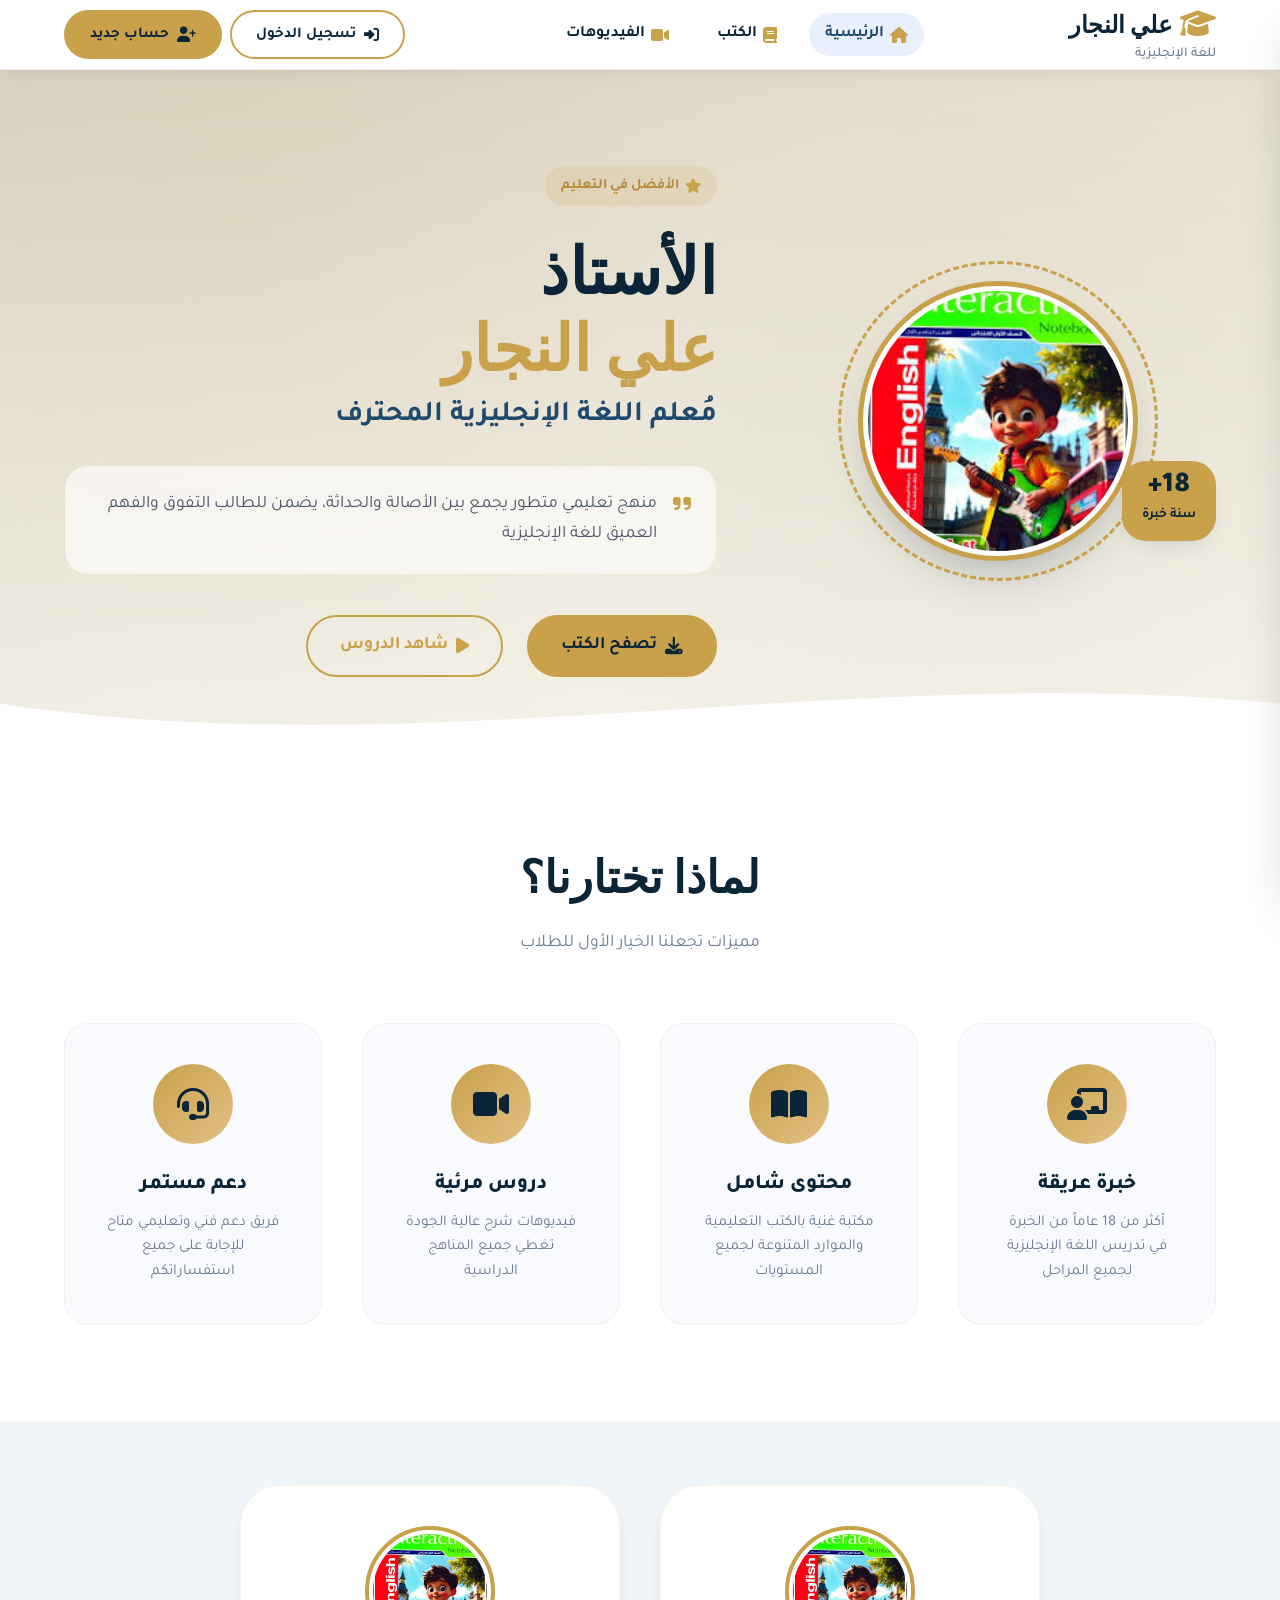
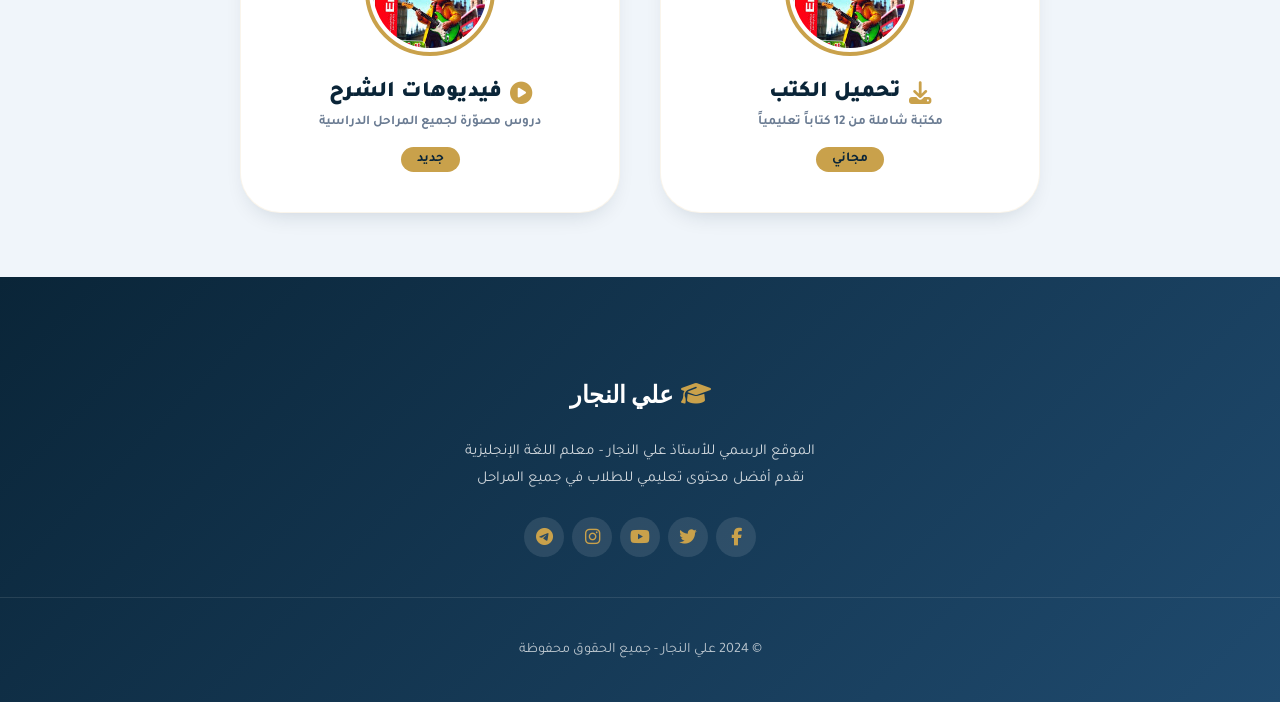
==== index.html @ 085cc759 "Add files via upload" ====
<!DOCTYPE html>
<html lang="en">

  <head>
    <meta charset="UTF-8">
    <title>Untitled</title>
    <link rel="stylesheet" href="./style.css">

  </head>
    
  <body>
  <!DOCTYPE html>
<html lang="ar" dir="rtl">
<head>
  <meta charset="UTF-8">
  <meta name="viewport" content="width=device-width, initial-scale=1.0, maximum-scale=5.0">
  <meta name="description" content="الموقع الرسمي للأستاذ علي النجار - معلم اللغة الإنجليزية">
  <meta name="theme-color" content="#0a2538">
  
  <title>علي النجار – أستاذ اللغة الإنجليزية</title>
  
  <!-- Font Awesome 6 -->
  <link rel="stylesheet" href="https://cdnjs.cloudflare.com/ajax/libs/font-awesome/6.4.0/css/all.min.css">
  
  <!-- Google Fonts -->
  <link href="https://fonts.googleapis.com/css2?family=Cairo:wght@400;600;700;800;900&family=Playfair+Display:wght@700;900&family=Tajawal:wght@400;500;700;800&display=swap" rel="stylesheet">
  
  <!-- ملف الـ CSS -->
  <link rel="stylesheet" href="styles.css">
</head>
<body>

<!-- ===== القائمة العلوية ===== -->
<header class="main-header">
  <div class="header-container">
    <div class="logo-section">
      <a href="#" class="logo" onclick="goHome(); return false;">
        <i class="fas fa-graduation-cap"></i>
        <span>علي النجار</span>
      </a>
      <span class="logo-subtitle">للغة الإنجليزية</span>
    </div>
    
    <nav class="main-nav" id="mainNav">
      <a href="#" onclick="goHome(); return false;" class="nav-link active">
        <i class="fas fa-home"></i> الرئيسية
      </a>
      <a href="#" onclick="showPage('books'); return false;" class="nav-link">
        <i class="fas fa-book"></i> الكتب
      </a>
      <a href="#" onclick="showPage('videos'); return false;" class="nav-link">
        <i class="fas fa-video"></i> الفيديوهات
      </a>
    </nav>
    
    <div class="auth-section" id="authSection">
      <a href="login.html" class="btn btn-login">
        <i class="fas fa-sign-in-alt"></i>
        <span>تسجيل الدخول</span>
      </a>
      <a href="signup.html" class="btn btn-signup">
        <i class="fas fa-user-plus"></i>
        <span>حساب جديد</span>
      </a>
    </div>
    
    <div class="user-section" id="userSection" style="display:none;">
      <div class="user-avatar">
        <img src="1.jpg" alt="المستخدم" id="userAvatar">
      </div>
      <div class="user-details">
        <span class="user-name" id="userNameDisplay">مستخدم</span>
        <button class="btn-logout" id="logoutBtn" title="تسجيل الخروج">
          <i class="fas fa-sign-out-alt"></i>
        </button>
      </div>
    </div>
    
    <button class="mobile-menu-btn" id="mobileMenuBtn" aria-label="القائمة">
      <i class="fas fa-bars"></i>
    </button>
  </div>
</header>

<!-- ===== القائمة الجانبية للجوال ===== -->
<div class="mobile-sidebar" id="mobileSidebar">
  <div class="sidebar-header">
    <h3>القائمة</h3>
    <button class="close-sidebar" id="closeSidebar">
      <i class="fas fa-times"></i>
    </button>
  </div>
  <nav class="sidebar-nav">
    <a href="#" onclick="goHome(); closeMobileMenu(); return false;"><i class="fas fa-home"></i> الرئيسية</a>
    <a href="#" onclick="showPage('books'); closeMobileMenu(); return false;"><i class="fas fa-book"></i> الكتب</a>
    <a href="#" onclick="showPage('videos'); closeMobileMenu(); return false;"><i class="fas fa-video"></i> الفيديوهات</a>
    <a href="login.html"><i class="fas fa-sign-in-alt"></i> الدخول</a>
    <a href="signup.html"><i class="fas fa-user-plus"></i> حساب جديد</a>
  </nav>
</div>
<div class="sidebar-overlay" id="sidebarOverlay"></div>

<!-- ===== قسم البطل الرئيسي ===== -->
<section class="hero-section" id="homeSection">
  <div class="hero-background">
    <div class="hero-pattern"></div>
    <div class="hero-gradient"></div>
  </div>
  
  <div class="hero-container">
    <div class="hero-image">
      <div class="image-frame">
        <img src="1.jpg" alt="الأستاذ علي النجار" class="teacher-photo" loading="lazy">
        <div class="image-decoration"></div>
      </div>
      <div class="experience-badge">
        <span class="badge-number">18+</span>
        <span class="badge-text">سنة خبرة</span>
      </div>
    </div>
    
    <div class="hero-content">
      <div class="hero-badge">
        <i class="fas fa-star"></i>
        <span>الأفضل في التعليم</span>
      </div>
      <h1 class="hero-title">
        الأستاذ
        <span class="highlight">علي النجار</span>
      </h1>
      <h2 class="hero-subtitle">مُعلم اللغة الإنجليزية المحترف</h2>
      <p class="hero-description">
        <i class="fas fa-quote-right"></i>
        منهج تعليمي متطور يجمع بين الأصالة والحداثة، 
        يضمن للطالب التفوق والفهم العميق للغة الإنجليزية
      </p>
      
      <!-- تم إزالة الإحصائيات هنا -->
      
      <div class="hero-actions">
        <a href="#" onclick="showPage('books'); return false;" class="btn btn-primary btn-lg">
          <i class="fas fa-download"></i>
          تصفح الكتب
        </a>
        <a href="#" onclick="showPage('videos'); return false;" class="btn btn-outline btn-lg">
          <i class="fas fa-play"></i>
          شاهد الدروس
        </a>
      </div>
    </div>
  </div>
  
  <div class="hero-wave">
    <svg viewBox="0 0 1440 120" preserveAspectRatio="none">
      <path d="M0,64 C480,160 960,0 1440,64 L1440,120 L0,120 Z" fill="#ffffff"></path>
    </svg>
  </div>
</section>

<!-- ===== قسم المميزات ===== -->
<section class="features-section" id="homeSection">
  <div class="container">
    <div class="section-header">
      <h2 class="section-title">لماذا تختارنا؟</h2>
      <p class="section-subtitle">مميزات تجعلنا الخيار الأول للطلاب</p>
    </div>
    
    <div class="features-grid">
      <div class="feature-card">
        <div class="feature-icon">
          <i class="fas fa-chalkboard-teacher"></i>
        </div>
        <h3>خبرة عريقة</h3>
        <p>أكثر من 18 عاماً من الخبرة في تدريس اللغة الإنجليزية لجميع المراحل</p>
      </div>
      
      <div class="feature-card">
        <div class="feature-icon">
          <i class="fas fa-book-open"></i>
        </div>
        <h3>محتوى شامل</h3>
        <p>مكتبة غنية بالكتب التعليمية والموارد المتنوعة لجميع المستويات</p>
      </div>
      
      <div class="feature-card">
        <div class="feature-icon">
          <i class="fas fa-video"></i>
        </div>
        <h3>دروس مرئية</h3>
        <p>فيديوهات شرح عالية الجودة تغطي جميع المناهج الدراسية</p>
      </div>
      
      <div class="feature-card">
        <div class="feature-icon">
          <i class="fas fa-headset"></i>
        </div>
        <h3>دعم مستمر</h3>
        <p>فريق دعم فني وتعليمي متاح للإجابة على جميع استفساراتكم</p>
      </div>
    </div>
  </div>
</section>

<!-- ===== قسم البطاقات الرئيسية ===== -->
<main class="main-content" id="homeSection">
  <div class="container">
    <div class="choices-section">
      <button class="choice-card" onclick="showPage('books')">
        <div class="card-image-wrapper">
          <img src="1.jpg" alt="الكتب" class="card-image" loading="lazy">
          <div class="card-overlay">
            <i class="fas fa-arrow-left"></i>
          </div>
        </div>
        <div class="card-content">
          <h2><i class="fas fa-download"></i> تحميل الكتب</h2>
          <p>مكتبة شاملة من 12 كتاباً تعليمياً</p>
          <span class="card-tag">مجاني</span>
        </div>
      </button>
      
      <button class="choice-card" onclick="showPage('videos')">
        <div class="card-image-wrapper">
          <img src="1.jpg" alt="الفيديوهات" class="card-image" loading="lazy">
          <div class="card-overlay">
            <i class="fas fa-arrow-left"></i>
          </div>
        </div>
        <div class="card-content">
          <h2><i class="fas fa-play-circle"></i> فيديوهات الشرح</h2>
          <p>دروس مصوّرة لجميع المراحل الدراسية</p>
          <span class="card-tag">جديد</span>
        </div>
      </button>
    </div>
  </div>
</main>

<!-- ===== صفحة الكتب ===== -->
<section class="page-section" id="books-page" hidden>
  <div class="page-container">
    <div class="page-header">
      <button class="back-button" onclick="goHome()">
        <i class="fas fa-arrow-right"></i>
        <span>العودة للرئيسية</span>
      </button>
      <h1 class="page-title">
        <i class="fas fa-book-open"></i>
        مكتبة الكتب التعليمية
      </h1>
      <p class="page-description">حمّل الكتب التعليمية بصيغة PDF مجاناً</p>
    </div>
    
    <div class="books-filter">
      <button class="filter-btn active" data-filter="all">الكل</button>
      <button class="filter-btn" data-filter="primary">ابتدائي</button>
      <button class="filter-btn" data-filter="middle">إعدادي</button>
      <button class="filter-btn" data-filter="high">ثانوي</button>
    </div>
    
    <div class="books-grid" id="booksGrid">
      <!-- سيتم توليد الكتب بواسطة JavaScript -->
    </div>
  </div>
</section>

<!-- ===== صفحة الفيديوهات ===== -->
<section class="page-section" id="videos-page" hidden>
  <div class="page-container">
    <div class="page-header">
      <button class="back-button" onclick="goHome()">
        <i class="fas fa-arrow-right"></i>
        <span>العودة للرئيسية</span>
      </button>
      <h1 class="page-title">
        <i class="fas fa-video"></i>
        فيديوهات الشرح
      </h1>
      <p class="page-description">اختر المرحلة الدراسية لعرض الدروس المتاحة</p>
    </div>
    
    <div class="stage-selector">
      <button class="stage-btn" onclick="showStage('primary')">
        <i class="fas fa-child"></i>
        <span>المرحلة الابتدائية</span>
      </button>
      <button class="stage-btn" onclick="showStage('middle')">
        <i class="fas fa-user-graduate"></i>
        <span>المرحلة الإعدادية</span>
      </button>
      <button class="stage-btn" onclick="showStage('high')">
        <i class="fas fa-university"></i>
        <span>المرحلة الثانوية</span>
      </button>
    </div>
    
    <!-- صفحات المراحل فارغة كما طلبت -->
    <div class="stage-content" id="primary-stage" hidden>
      <div class="empty-state">
        <i class="fas fa-video-slash"></i>
        <h3>لا توجد فيديوهات حالياً</h3>
        <p>سيتم إضافة محتوى قريباً</p>
      </div>
    </div>
    
    <div class="stage-content" id="middle-stage" hidden>
      <div class="empty-state">
        <i class="fas fa-video-slash"></i>
        <h3>لا توجد فيديوهات حالياً</h3>
        <p>سيتم إضافة محتوى قريباً</p>
      </div>
    </div>
    
    <div class="stage-content" id="high-stage" hidden>
      <div class="empty-state">
        <i class="fas fa-video-slash"></i>
        <h3>لا توجد فيديوهات حالياً</h3>
        <p>سيتم إضافة محتوى قريباً</p>
      </div>
    </div>
  </div>
</section>

<!-- تم إزالة قسم تواصل هنا -->

<!-- ===== التذييل ===== -->
<footer class="main-footer">
  <div class="footer-container">
    <div class="footer-section">
      <div class="footer-logo">
        <i class="fas fa-graduation-cap"></i>
        <span>علي النجار</span>
      </div>
      <p class="footer-description">
        الموقع الرسمي للأستاذ علي النجار - معلم اللغة الإنجليزية
        <br>نقدم أفضل محتوى تعليمي للطلاب في جميع المراحل
      </p>
      <div class="footer-social">
        <a href="#" aria-label="فيسبوك"><i class="fab fa-facebook-f"></i></a>
        <a href="#" aria-label="تويتر"><i class="fab fa-twitter"></i></a>
        <a href="#" aria-label="يوتيوب"><i class="fab fa-youtube"></i></a>
        <a href="#" aria-label="إنستغرام"><i class="fab fa-instagram"></i></a>
        <a href="#" aria-label="تيليجرام"><i class="fab fa-telegram"></i></a>
      </div>
    </div>
    
    <!-- تم إزالة الأعمدة الأخرى (روابط سريعة، مراحل، معلومات) -->
  </div>
  
  <div class="footer-bottom">
    <p>&copy; 2024 علي النجار - جميع الحقوق محفوظة</p>
  </div>
</footer>

<!-- ===== زر الصعود للأعلى ===== -->
<button class="scroll-top" id="scrollTopBtn" aria-label="الصعود للأعلى">
  <i class="fas fa-arrow-up"></i>
</button>

<!-- ملف الجافاسكريبت -->
<script src="script.js"></script>
</body>
</html>
    <script  src="./script.js"></script>

  </body>
  
</html>
---- style.css ----
/* ============================================
   الملف: styles.css
   الوصف: ملف التنسيقات الرئيسي
   ============================================ */

/* ===== 1. المتغيرات العامة ===== */
:root {
  --color-gold: #c9a14b;
  --color-gold-dark: #b68a3a;
  --color-gold-light: #e2c084;
  --color-gold-glow: rgba(201, 161, 75, 0.4);
  
  --color-blue-deep: #0a2538;
  --color-blue-medium: #1f4a6e;
  --color-blue-light: #e8f0fe;
  
  --color-white: #ffffff;
  --color-white-soft: #f8fafd;
  --color-gray-light: #f0f5fa;
  --color-gray-medium: #6b7c93;
  --color-gray-dark: #4a5568;
  
  --shadow-xs: 0 2px 8px -4px rgba(0, 20, 40, 0.1);
  --shadow-sm: 0 5px 15px -8px rgba(0, 20, 40, 0.15);
  --shadow-md: 0 10px 25px -12px rgba(10, 37, 56, 0.2);
  --shadow-lg: 0 20px 40px -15px rgba(10, 37, 56, 0.25);
  --shadow-xl: 0 25px 50px -20px rgba(10, 37, 56, 0.3);
  --shadow-gold: 0 10px 30px -10px var(--color-gold-glow);
  
  --transition-fast: all 0.2s ease;
  --transition-normal: all 0.3s cubic-bezier(0.25, 0.46, 0.45, 0.94);
  --transition-slow: all 0.5s cubic-bezier(0.175, 0.885, 0.32, 1.275);
  
  --radius-sm: 8px;
  --radius-md: 16px;
  --radius-lg: 24px;
  --radius-xl: 40px;
  --radius-full: 9999px;
  
  --space-xs: 8px;
  --space-sm: 16px;
  --space-md: 24px;
  --space-lg: 40px;
  --space-xl: 64px;
  --space-2xl: 96px;
  
  --font-primary: 'Tajawal', 'Cairo', sans-serif;
  --font-secondary: 'Playfair Display', serif;
  
  --header-height: 70px;
  --container-max: 1200px;
}

/* ===== 2. إعادة التعيين والأساسيات ===== */
*, *::before, *::after {
  margin: 0;
  padding: 0;
  box-sizing: border-box;
}

html {
  scroll-behavior: smooth;
  font-size: 16px;
}

body {
  font-family: var(--font-primary);
  background: var(--color-gray-light);
  color: var(--color-blue-deep);
  line-height: 1.7;
  min-height: 100vh;
  display: flex;
  flex-direction: column;
  overflow-x: hidden;
  -webkit-font-smoothing: antialiased;
}

a { text-decoration: none; color: inherit; transition: var(--transition-fast); }
button { font-family: inherit; cursor: pointer; border: none; background: none; }
img { max-width: 100%; height: auto; display: block; }
ul { list-style: none; }

.container {
  max-width: var(--container-max);
  margin: 0 auto;
  padding: 0 var(--space-md);
}

.hidden { display: none !important; }

/* ===== 3. الهيدر ===== */
.main-header {
  background: rgba(255, 255, 255, 0.98);
  backdrop-filter: blur(12px);
  box-shadow: var(--shadow-sm);
  border-bottom: 1px solid rgba(201, 161, 75, 0.15);
  position: sticky;
  top: 0;
  z-index: 1000;
  height: var(--header-height);
}

.header-container {
  max-width: var(--container-max);
  margin: 0 auto;
  padding: 0 var(--space-md);
  height: 100%;
  display: flex;
  align-items: center;
  justify-content: space-between;
  gap: var(--space-md);
}

.logo-section {
  display: flex;
  flex-direction: column;
  align-items: flex-start;
}

.logo {
  display: flex;
  align-items: center;
  gap: var(--space-xs);
  font-family: var(--font-secondary);
  font-size: 1.5rem;
  font-weight: 900;
  color: var(--color-blue-deep);
}

.logo i { color: var(--color-gold); font-size: 1.8rem; }
.logo-subtitle { font-size: 0.85rem; color: var(--color-gray-medium); font-weight: 500; }

.main-nav { display: flex; gap: var(--space-sm); }

.nav-link {
  display: flex;
  align-items: center;
  gap: 6px;
  padding: 8px 16px;
  border-radius: var(--radius-full);
  font-weight: 600;
  color: var(--color-blue-deep);
  transition: var(--transition-normal);
}

.nav-link:hover, .nav-link.active {
  background: var(--color-blue-light);
  color: var(--color-blue-medium);
}

.nav-link i { color: var(--color-gold); }

.auth-section { display: flex; gap: var(--space-xs); align-items: center; }

.user-section {
  display: flex;
  align-items: center;
  gap: var(--space-sm);
  background: linear-gradient(135deg, rgba(201,161,75,0.15), rgba(201,161,75,0.05));
  padding: 6px 16px;
  border-radius: var(--radius-full);
  border: 1px solid var(--color-gold);
}

.user-avatar img {
  width: 36px;
  height: 36px;
  border-radius: 50%;
  object-fit: cover;
  border: 2px solid var(--color-gold);
}

.user-details { display: flex; align-items: center; gap: var(--space-sm); }
.user-name { font-weight: 700; color: var(--color-blue-deep); font-size: 0.95rem; }

.btn-logout {
  color: var(--color-gold);
  font-size: 1.1rem;
  padding: 4px 8px;
  border-radius: 50%;
  transition: var(--transition-fast);
}

.btn-logout:hover { background: rgba(220, 53, 69, 0.1); color: var(--color-error); }
.mobile-menu-btn { display: none; font-size: 1.5rem; color: var(--color-blue-deep); padding: 8px; }

/* ===== 4. الأزرار ===== */
.btn {
  display: inline-flex;
  align-items: center;
  justify-content: center;
  gap: 8px;
  padding: 10px 24px;
  border-radius: var(--radius-full);
  font-weight: 700;
  font-size: 0.95rem;
  transition: var(--transition-normal);
  white-space: nowrap;
  border: 2px solid transparent;
}

.btn-login {
  background: transparent;
  border-color: var(--color-gold);
  color: var(--color-blue-deep);
}

.btn-login:hover {
  background: var(--color-gold);
  color: var(--color-white);
  transform: translateY(-2px);
  box-shadow: var(--shadow-gold);
}

.btn-signup {
  background: var(--color-gold);
  color: var(--color-blue-deep);
  border-color: var(--color-gold);
}

.btn-signup:hover {
  background: transparent;
  color: var(--color-gold);
  transform: translateY(-2px);
  box-shadow: var(--shadow-gold);
}

.btn-primary {
  background: var(--color-gold);
  color: var(--color-blue-deep);
  border-color: var(--color-gold);
}

.btn-primary:hover {
  background: transparent;
  color: var(--color-gold);
  transform: translateY(-3px);
  box-shadow: var(--shadow-gold);
}

.btn-outline {
  background: transparent;
  border-color: var(--color-gold);
  color: var(--color-gold);
}

.btn-outline:hover {
  background: var(--color-gold);
  color: var(--color-blue-deep);
  transform: translateY(-3px);
  box-shadow: var(--shadow-gold);
}

.btn-lg { padding: 14px 32px; font-size: 1.1rem; }

/* ===== 5. قسم البطل ===== */
.hero-section {
  position: relative;
  background: linear-gradient(145deg, #d9d2c0 0%, #e5decc 50%, #f0e9d5 100%);
  padding: var(--space-2xl) 0 var(--space-xl);
  overflow: hidden;
}

.hero-background { position: absolute; inset: 0; pointer-events: none; }

.hero-pattern {
  position: absolute;
  inset: 0;
  background-image: 
    radial-gradient(circle at 20% 30%, rgba(201,161,75,0.08) 0%, transparent 40%),
    radial-gradient(circle at 80% 70%, rgba(10,37,56,0.05) 0%, transparent 40%);
  animation: float 20s ease-in-out infinite;
}

@keyframes float {
  0%, 100% { transform: translate(0, 0); }
  25% { transform: translate(2%, 2%); }
  50% { transform: translate(0, 4%); }
  75% { transform: translate(-2%, 2%); }
}

.hero-gradient {
  position: absolute;
  inset: 0;
  background: linear-gradient(180deg, transparent 0%, rgba(255,255,255,0.5) 100%);
}

.hero-container {
  max-width: var(--container-max);
  margin: 0 auto;
  padding: 0 var(--space-md);
  display: grid;
  grid-template-columns: 1fr 1.5fr;
  gap: var(--space-xl);
  align-items: center;
  position: relative;
  z-index: 1;
}

.hero-image { display: flex; justify-content: center; align-items: center; position: relative; }

.image-frame { position: relative; width: 280px; height: 280px; }

.teacher-photo {
  width: 100%;
  height: 100%;
  border-radius: 50%;
  object-fit: cover;
  border: 5px solid var(--color-gold);
  box-shadow: var(--shadow-xl);
  transition: var(--transition-slow);
  background: var(--color-white);
  padding: 5px;
}

.teacher-photo:hover {
  transform: scale(1.05) rotate(3deg);
  box-shadow: var(--shadow-gold), 0 0 0 10px rgba(201,161,75,0.1);
}

.image-decoration {
  position: absolute;
  inset: -20px;
  border: 3px dashed var(--color-gold);
  border-radius: 50%;
  animation: rotate 30s linear infinite;
}

@keyframes rotate {
  from { transform: rotate(0deg); }
  to { transform: rotate(360deg); }
}

.experience-badge {
  position: absolute;
  bottom: 20px;
  right: 0;
  background: var(--color-gold);
  color: var(--color-blue-deep);
  padding: 12px 20px;
  border-radius: var(--radius-lg);
  text-align: center;
  box-shadow: var(--shadow-md);
  animation: bounce 2s infinite;
}

@keyframes bounce {
  0%, 100% { transform: translateY(0); }
  50% { transform: translateY(-5px); }
}

.badge-number { display: block; font-size: 1.8rem; font-weight: 900; line-height: 1; }
.badge-text { font-size: 0.85rem; font-weight: 600; }

.hero-content { text-align: right; }

.hero-badge {
  display: inline-flex;
  align-items: center;
  gap: 6px;
  background: rgba(201,161,75,0.15);
  color: var(--color-gold-dark);
  padding: 8px 16px;
  border-radius: var(--radius-full);
  font-weight: 700;
  font-size: 0.9rem;
  margin-bottom: var(--space-md);
}

.hero-badge i { color: var(--color-gold); }

.hero-title {
  font-family: var(--font-secondary);
  font-size: clamp(2.5rem, 5vw, 4rem);
  font-weight: 900;
  line-height: 1.2;
  color: var(--color-blue-deep);
  margin-bottom: var(--space-xs);
}

.hero-title .highlight { color: var(--color-gold); display: block; }

.hero-subtitle {
  font-size: clamp(1.2rem, 3vw, 1.8rem);
  font-weight: 700;
  color: var(--color-blue-medium);
  margin-bottom: var(--space-md);
}

.hero-description {
  font-size: 1.1rem;
  color: var(--color-gray-dark);
  margin-bottom: var(--space-lg);
  padding: var(--space-md);
  background: rgba(255,255,255,0.6);
  backdrop-filter: blur(8px);
  border-radius: var(--radius-lg);
  border: 1px solid rgba(201,161,75,0.2);
  display: flex;
  align-items: flex-start;
  gap: var(--space-sm);
}

.hero-description i { color: var(--color-gold); font-size: 1.3rem; margin-top: 3px; }

/* تم إزالة .hero-stats */

.hero-actions { display: flex; gap: var(--space-md); flex-wrap: wrap; }

.hero-wave { position: absolute; bottom: 0; left: 0; right: 0; line-height: 0; }
.hero-wave svg { width: 100%; height: 80px; }
.hero-wave path { fill: var(--color-white); }

/* ===== 6. قسم المميزات ===== */
.features-section { background: var(--color-white); padding: var(--space-2xl) 0; }

.section-header { text-align: center; margin-bottom: var(--space-xl); }

.section-title {
  font-family: var(--font-secondary);
  font-size: clamp(2rem, 4vw, 2.8rem);
  font-weight: 900;
  color: var(--color-blue-deep);
  margin-bottom: var(--space-sm);
}

.section-subtitle { font-size: 1.1rem; color: var(--color-gray-medium); max-width: 600px; margin: 0 auto; }

.features-grid {
  display: grid;
  grid-template-columns: repeat(auto-fit, minmax(250px, 1fr));
  gap: var(--space-lg);
}

.feature-card {
  background: var(--color-white-soft);
  border-radius: var(--radius-lg);
  padding: var(--space-lg);
  text-align: center;
  transition: var(--transition-slow);
  border: 1px solid rgba(201,161,75,0.1);
}

.feature-card:hover {
  transform: translateY(-8px);
  box-shadow: var(--shadow-gold);
  border-color: var(--color-gold);
}

.feature-icon {
  width: 80px;
  height: 80px;
  margin: 0 auto var(--space-md);
  background: linear-gradient(135deg, var(--color-gold), var(--color-gold-light));
  border-radius: 50%;
  display: flex;
  align-items: center;
  justify-content: center;
  font-size: 2rem;
  color: var(--color-blue-deep);
  transition: var(--transition-slow);
}

.feature-card:hover .feature-icon { transform: scale(1.1) rotate(5deg); }

.feature-card h3 { font-size: 1.3rem; font-weight: 800; color: var(--color-blue-deep); margin-bottom: var(--space-xs); }
.feature-card p { color: var(--color-gray-medium); font-size: 0.95rem; line-height: 1.6; }

/* ===== 7. البطاقات الرئيسية ===== */
.main-content { padding: var(--space-xl) 0; }

.choices-section {
  display: grid;
  grid-template-columns: repeat(auto-fit, minmax(280px, 1fr));
  gap: var(--space-lg);
  max-width: 800px;
  margin: 0 auto;
}

.choice-card {
  background: var(--color-white);
  border-radius: var(--radius-xl);
  padding: var(--space-lg);
  text-align: center;
  cursor: pointer;
  transition: var(--transition-slow);
  border: 1px solid rgba(201,161,75,0.1);
  box-shadow: var(--shadow-md);
  position: relative;
  overflow: hidden;
}

.choice-card::before {
  content: '';
  position: absolute;
  top: 0;
  left: 0;
  right: 0;
  height: 4px;
  background: linear-gradient(90deg, var(--color-gold), var(--color-gold-light), var(--color-gold));
  transform: scaleX(0);
  transition: transform 0.4s ease;
  transform-origin: right;
}

.choice-card:hover::before { transform: scaleX(1); transform-origin: left; }

.choice-card:hover {
  transform: translateY(-10px) scale(1.02);
  box-shadow: var(--shadow-gold), var(--shadow-xl);
  border-color: var(--color-gold);
}

.card-image-wrapper { position: relative; width: 130px; height: 130px; margin: 0 auto var(--space-md); }

.card-image {
  width: 100%;
  height: 100%;
  border-radius: 50%;
  object-fit: cover;
  border: 4px solid var(--color-gold);
  transition: var(--transition-slow);
  background: var(--color-white);
  padding: 4px;
}

.choice-card:hover .card-image { transform: scale(1.08) rotate(5deg); box-shadow: var(--shadow-gold); }

.card-overlay {
  position: absolute;
  inset: 0;
  border-radius: 50%;
  background: rgba(201,161,75,0.9);
  display: flex;
  align-items: center;
  justify-content: center;
  opacity: 0;
  transition: var(--transition-normal);
}

.card-overlay i {
  color: var(--color-white);
  font-size: 2rem;
  transform: translateX(20px);
  transition: var(--transition-normal);
}

.choice-card:hover .card-overlay { opacity: 1; }
.choice-card:hover .card-overlay i { transform: translateX(0); }

.card-content h2 {
  font-size: 1.4rem;
  font-weight: 900;
  color: var(--color-blue-deep);
  margin-bottom: var(--space-xs);
  display: flex;
  align-items: center;
  justify-content: center;
  gap: 8px;
}

.card-content h2 i { color: var(--color-gold); }
.card-content p { color: var(--color-gray-medium); font-weight: 600; margin-bottom: var(--space-sm); }

.card-tag {
  display: inline-block;
  background: var(--color-gold);
  color: var(--color-blue-deep);
  padding: 4px 16px;
  border-radius: var(--radius-full);
  font-size: 0.85rem;
  font-weight: 700;
}

/* ===== 8. الصفحات ===== */
.page-section { padding: var(--space-xl) 0; min-height: 60vh; }
.page-container { max-width: var(--container-max); margin: 0 auto; padding: 0 var(--space-md); }
.page-header { text-align: center; margin-bottom: var(--space-xl); }

.back-button {
  display: inline-flex;
  align-items: center;
  gap: 8px;
  color: var(--color-gray-medium);
  font-weight: 600;
  margin-bottom: var(--space-md);
  padding: 8px 16px;
  border-radius: var(--radius-full);
  transition: var(--transition-fast);
}

.back-button:hover { color: var(--color-gold); background: rgba(201,161,75,0.1); }

.page-title {
  font-family: var(--font-secondary);
  font-size: clamp(2rem, 5vw, 3rem);
  font-weight: 900;
  color: var(--color-blue-deep);
  margin-bottom: var(--space-sm);
  display: flex;
  align-items: center;
  justify-content: center;
  gap: 12px;
}

.page-title i { color: var(--color-gold); }
.page-description { color: var(--color-gray-medium); font-size: 1.1rem; }

/* ===== 9. شبكة الكتب ===== */
.books-filter { display: flex; justify-content: center; gap: var(--space-sm); flex-wrap: wrap; margin-bottom: var(--space-lg); }

.filter-btn {
  padding: 10px 24px;
  border-radius: var(--radius-full);
  background: var(--color-white);
  border: 2px solid rgba(201,161,75,0.2);
  color: var(--color-blue-deep);
  font-weight: 700;
  transition: var(--transition-normal);
}

.filter-btn:hover, .filter-btn.active {
  background: var(--color-gold);
  border-color: var(--color-gold);
  color: var(--color-blue-deep);
}

.books-grid { display: grid; grid-template-columns: repeat(auto-fill, minmax(180px, 1fr)); gap: var(--space-md); }

.book-card {
  background: var(--color-white);
  border-radius: var(--radius-lg);
  padding: var(--space-md);
  text-align: center;
  border: 1px solid rgba(201,161,75,0.1);
  transition: var(--transition-slow);
  animation: fadeInUp 0.5s ease;
}

@keyframes fadeInUp {
  from { opacity: 0; transform: translateY(20px); }
  to { opacity: 1; transform: translateY(0); }
}

.book-card:hover { transform: translateY(-6px); box-shadow: var(--shadow-gold); border-color: var(--color-gold); }

.book-card img {
  width: 100%;
  max-width: 140px;
  aspect-ratio: 3/4;
  object-fit: cover;
  border-radius: var(--radius-md);
  margin: 0 auto var(--space-sm);
  border: 3px solid var(--color-white);
  box-shadow: var(--shadow-sm);
  transition: var(--transition-slow);
}

.book-card:hover img { transform: scale(1.05) rotate(2deg); border-color: var(--color-gold); }

.book-card h4 { font-size: 1rem; font-weight: 800; color: var(--color-blue-deep); margin-bottom: 4px; }
.book-card p { color: var(--color-gray-medium); font-size: 0.9rem; margin-bottom: var(--space-sm); }

.book-download {
  display: inline-flex;
  align-items: center;
  gap: 6px;
  background: var(--color-gold);
  color: var(--color-blue-deep);
  padding: 8px 20px;
  border-radius: var(--radius-full);
  font-size: 0.9rem;
  font-weight: 700;
  transition: var(--transition-normal);
}

.book-download:hover { background: transparent; border: 2px solid var(--color-gold); color: var(--color-gold); transform: scale(1.05); }

/* ===== 10. مراحل الفيديوهات ===== */
.stage-selector { display: flex; justify-content: center; gap: var(--space-md); flex-wrap: wrap; margin-bottom: var(--space-xl); }

.stage-btn {
  display: flex;
  align-items: center;
  gap: 10px;
  padding: 14px 28px;
  border-radius: var(--radius-full);
  background: var(--color-white);
  border: 2px solid rgba(201,161,75,0.2);
  color: var(--color-blue-deep);
  font-weight: 700;
  font-size: 1.05rem;
  transition: var(--transition-slow);
}

.stage-btn i { color: var(--color-gold); font-size: 1.2rem; transition: var(--transition-normal); }

.stage-btn:hover {
  background: var(--color-gold);
  border-color: var(--color-gold);
  color: var(--color-blue-deep);
  transform: translateY(-4px);
  box-shadow: var(--shadow-gold);
}

.stage-btn:hover i { color: var(--color-blue-deep); transform: scale(1.2) rotate(10deg); }

.stage-content { min-height: 300px; }

.empty-state {
  display: flex;
  flex-direction: column;
  align-items: center;
  justify-content: center;
  padding: var(--space-2xl);
  text-align: center;
  background: var(--color-white);
  border-radius: var(--radius-lg);
  border: 2px dashed rgba(201,161,75,0.3);
}

.empty-state i { font-size: 4rem; color: var(--color-gray-medium); margin-bottom: var(--space-md); opacity: 0.5; }
.empty-state h3 { font-size: 1.5rem; font-weight: 800; color: var(--color-blue-deep); margin-bottom: var(--space-xs); }
.empty-state p { color: var(--color-gray-medium); font-size: 1rem; }

/* تم إزالة قسم التواصل */

/* ===== 11. التذييل ===== */
.main-footer {
  background: linear-gradient(135deg, var(--color-blue-deep), var(--color-blue-medium));
  color: var(--color-white);
  padding: var(--space-2xl) 0 var(--space-lg);
  margin-top: auto;
}

.footer-container {
  max-width: var(--container-max);
  margin: 0 auto;
  padding: 0 var(--space-md);
  display: flex; /* تغيير من grid إلى flex لتوسط المحتوى */
  justify-content: center; /* توسيط المحتوى */
  margin-bottom: var(--space-lg);
}

.footer-section {
  text-align: center; /* توسيط النصوص */
  max-width: 600px; /* تحديد عرض أقصى للقسم */
}

.footer-logo {
  display: flex;
  align-items: center;
  justify-content: center; /* توسيط الشعار */
  gap: var(--space-xs);
  font-family: var(--font-secondary);
  font-size: 1.5rem;
  font-weight: 900;
  margin-bottom: var(--space-md);
}

.footer-logo i { color: var(--color-gold); }

.footer-description {
  color: rgba(255,255,255,0.8);
  font-size: 0.95rem;
  line-height: 1.8;
  margin-bottom: var(--space-md);
}

.footer-social {
  display: flex;
  gap: var(--space-xs);
  justify-content: center; /* توسيط الأيقونات */
}

.footer-social a {
  width: 40px;
  height: 40px;
  border-radius: 50%;
  background: rgba(255,255,255,0.1);
  display: flex;
  align-items: center;
  justify-content: center;
  color: var(--color-gold);
  font-size: 1.1rem;
  transition: var(--transition-normal);
}

.footer-social a:hover {
  background: var(--color-gold);
  color: var(--color-blue-deep);
  transform: translateY(-3px);
}

/* تم إزالة .footer-links */

.footer-bottom {
  text-align: center;
  padding-top: var(--space-lg);
  border-top: 1px solid rgba(255,255,255,0.1);
}

.footer-bottom p { color: rgba(255,255,255,0.7); font-size: 0.9rem; }

/* ===== 12. زر الصعود للأعلى ===== */
.scroll-top {
  position: fixed;
  bottom: 30px;
  left: 30px;
  width: 50px;
  height: 50px;
  border-radius: 50%;
  background: var(--color-gold);
  color: var(--color-blue-deep);
  font-size: 1.2rem;
  display: flex;
  align-items: center;
  justify-content: center;
  box-shadow: var(--shadow-md);
  opacity: 0;
  visibility: hidden;
  transition: var(--transition-normal);
  z-index: 999;
}

.scroll-top.visible { opacity: 1; visibility: visible; }
.scroll-top:hover { background: var(--color-blue-deep); color: var(--color-gold); transform: translateY(-5px); }

/* ===== 13. القائمة الجانبية للجوال ===== */
.mobile-sidebar {
  position: fixed;
  top: 0;
  right: -280px;
  width: 280px;
  height: 100vh;
  background: var(--color-white);
  box-shadow: var(--shadow-xl);
  z-index: 2000;
  transition: var(--transition-slow);
}

.mobile-sidebar.active { right: 0; }

.sidebar-header {
  display: flex;
  justify-content: space-between;
  align-items: center;
  padding: var(--space-md);
  border-bottom: 1px solid rgba(201,161,75,0.1);
}

.sidebar-header h3 { font-size: 1.2rem; font-weight: 800; color: var(--color-blue-deep); }
.close-sidebar { font-size: 1.5rem; color: var(--color-gray-medium); padding: 4px; }
.close-sidebar:hover { color: var(--color-error); }

.sidebar-nav { padding: var(--space-md); }

.sidebar-nav a {
  display: flex;
  align-items: center;
  gap: var(--space-sm);
  padding: var(--space-sm);
  color: var(--color-blue-deep);
  font-weight: 600;
  border-radius: var(--radius-md);
  margin-bottom: var(--space-xs);
  transition: var(--transition-fast);
}

.sidebar-nav a:hover { background: var(--color-blue-light); color: var(--color-blue-medium); }
.sidebar-nav a i { color: var(--color-gold); width: 20px; }

.sidebar-overlay {
  position: fixed;
  inset: 0;
  background: rgba(0,0,0,0.5);
  z-index: 1999;
  opacity: 0;
  visibility: hidden;
  transition: var(--transition-normal);
}

.sidebar-overlay.active { opacity: 1; visibility: visible; }

/* ===== 14. التجاوب ===== */
@media (max-width: 1024px) {
  .hero-container { grid-template-columns: 1fr; text-align: center; }
  .hero-content { text-align: center; }
  .hero-description { justify-content: center; }
  .hero-actions { justify-content: center; }
  .main-nav { display: none; }
  .mobile-menu-btn { display: block; }
}

@media (max-width: 768px) {
  :root { --header-height: 60px; --space-2xl: 48px; --space-xl: 32px; }
  .header-container { padding: 0 var(--space-sm); }
  .logo { font-size: 1.3rem; }
  .auth-section { display: none; }
  .hero-section { padding: var(--space-xl) 0; }
  .image-frame { width: 220px; height: 220px; }
  .hero-title { font-size: 2rem; }
  .hero-subtitle { font-size: 1.3rem; }
  .choices-section { grid-template-columns: 1fr; }
  .books-grid { grid-template-columns: repeat(2, 1fr); }
  .stage-selector { flex-direction: column; align-items: center; }
  .stage-btn { width: 100%; max-width: 300px; justify-content: center; }
  .scroll-top { bottom: 20px; left: 20px; width: 45px; height: 45px; }
}

@media (max-width: 480px) {
  .books-grid { grid-template-columns: 1fr; }
  .hero-actions { flex-direction: column; width: 100%; }
  .btn-lg { width: 100%; }
  .features-grid { grid-template-columns: 1fr; }
}

/* ===== 15. إمكانية الوصول ===== */
@media (prefers-reduced-motion: reduce) {
  *, *::before, *::after {
    animation-duration: 0.01ms !important;
    transition-duration: 0.01ms !important;
  }
  html { scroll-behavior: auto; }
}

:focus-visible { outline: 3px solid var(--color-gold); outline-offset: 2px; }
button:focus-visible, a:focus-visible, input:focus-visible { outline: 3px solid var(--color-gold); outline-offset: 2px; }
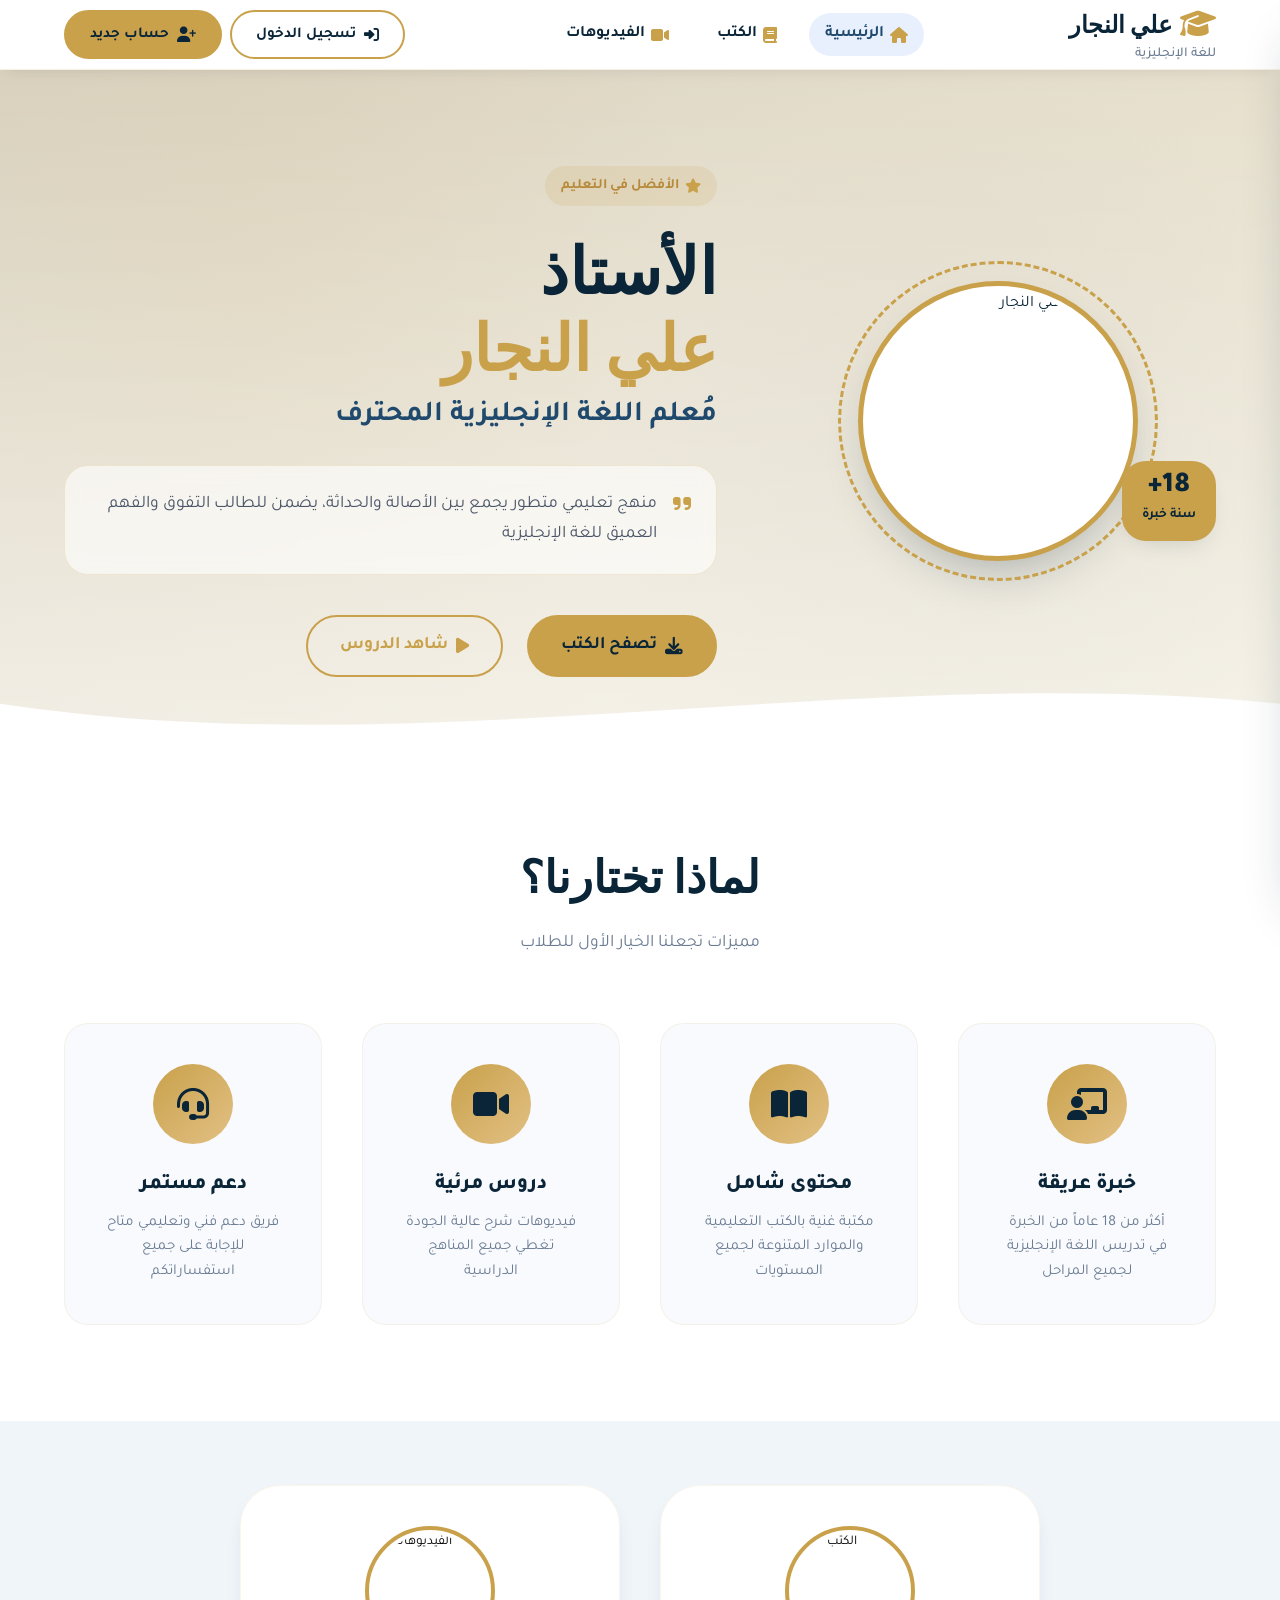
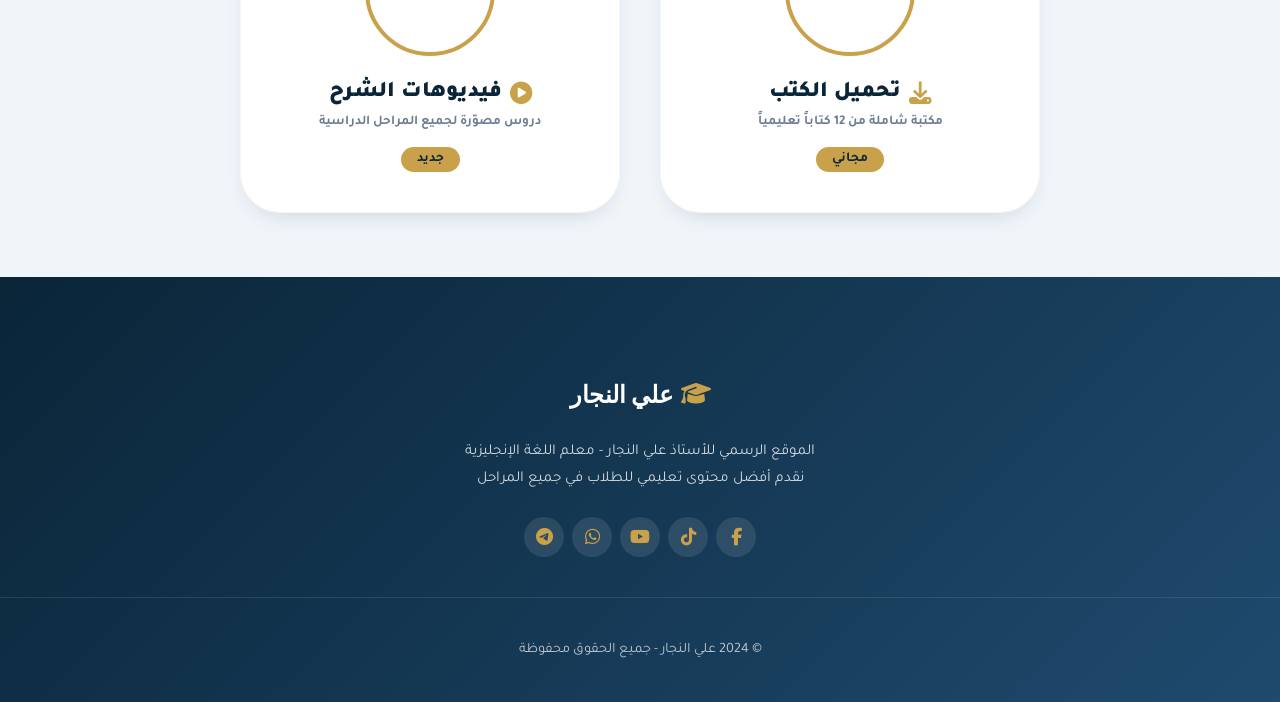
==== commit ddaa89ac: "Update index.html" ====
--- a/index.html
+++ b/index.html
@@ -3,7 +3,7 @@
 
   <head>
     <meta charset="UTF-8">
-    <title>Untitled</title>
+    <title>Ali Elngar</title>
     <link rel="stylesheet" href="./style.css">
 
   </head>
@@ -26,7 +26,7 @@
   <link href="https://fonts.googleapis.com/css2?family=Cairo:wght@400;600;700;800;900&family=Playfair+Display:wght@700;900&family=Tajawal:wght@400;500;700;800&display=swap" rel="stylesheet">
   
   <!-- ملف الـ CSS -->
-  <link rel="stylesheet" href="styles.css">
+  <link rel="stylesheet" href="style.css">
 </head>
 <body>
 
@@ -54,11 +54,11 @@
     </nav>
     
     <div class="auth-section" id="authSection">
-      <a href="login.html" class="btn btn-login">
+      <a href="#" onclick="showLoginForm(); return false;" class="btn btn-login">
         <i class="fas fa-sign-in-alt"></i>
         <span>تسجيل الدخول</span>
       </a>
-      <a href="signup.html" class="btn btn-signup">
+      <a href="#" onclick="showSignupForm(); return false;" class="btn btn-signup">
         <i class="fas fa-user-plus"></i>
         <span>حساب جديد</span>
       </a>
@@ -81,6 +81,65 @@
     </button>
   </div>
 </header>
+
+<!-- ===== نماذج تسجيل الدخول وحساب جديد ===== -->
+<div class="modal-overlay" id="modalOverlay" style="display:none;" onclick="closeModal()"></div>
+
+<!-- نموذج تسجيل الدخول -->
+<div class="modal" id="loginModal" style="display:none;">
+  <div class="modal-header">
+    <h3><i class="fas fa-sign-in-alt"></i> تسجيل الدخول</h3>
+    <button class="modal-close" onclick="closeModal()"><i class="fas fa-times"></i></button>
+  </div>
+  <div class="modal-body">
+    <form id="loginForm" onsubmit="handleLogin(event)">
+      <div class="form-group">
+        <label><i class="fas fa-envelope"></i> البريد الإلكتروني</label>
+        <input type="email" id="loginEmail" placeholder="أدخل بريدك الإلكتروني" required>
+      </div>
+      <div class="form-group">
+        <label><i class="fas fa-lock"></i> كلمة المرور</label>
+        <input type="password" id="loginPassword" placeholder="أدخل كلمة المرور" required>
+      </div>
+      <button type="submit" class="btn btn-primary btn-block">تسجيل الدخول</button>
+    </form>
+    <div class="modal-footer">
+      <p>ليس لديك حساب؟ <a href="#" onclick="switchToSignup(); return false;">إنشاء حساب جديد</a></p>
+    </div>
+  </div>
+</div>
+
+<!-- نموذج إنشاء حساب جديد -->
+<div class="modal" id="signupModal" style="display:none;">
+  <div class="modal-header">
+    <h3><i class="fas fa-user-plus"></i> إنشاء حساب جديد</h3>
+    <button class="modal-close" onclick="closeModal()"><i class="fas fa-times"></i></button>
+  </div>
+  <div class="modal-body">
+    <form id="signupForm" onsubmit="handleSignup(event)">
+      <div class="form-group">
+        <label><i class="fas fa-user"></i> الاسم الكامل</label>
+        <input type="text" id="signupName" placeholder="أدخل اسمك الكامل" required>
+      </div>
+      <div class="form-group">
+        <label><i class="fas fa-envelope"></i> البريد الإلكتروني</label>
+        <input type="email" id="signupEmail" placeholder="أدخل بريدك الإلكتروني" required>
+      </div>
+      <div class="form-group">
+        <label><i class="fas fa-lock"></i> كلمة المرور</label>
+        <input type="password" id="signupPassword" placeholder="أدخل كلمة المرور" required>
+      </div>
+      <div class="form-group">
+        <label><i class="fas fa-lock"></i> تأكيد كلمة المرور</label>
+        <input type="password" id="signupConfirmPassword" placeholder="أعد إدخال كلمة المرور" required>
+      </div>
+      <button type="submit" class="btn btn-primary btn-block">إنشاء حساب</button>
+    </form>
+    <div class="modal-footer">
+      <p>لديك حساب بالفعل؟ <a href="#" onclick="switchToLogin(); return false;">تسجيل الدخول</a></p>
+    </div>
+  </div>
+</div>
 
 <!-- ===== القائمة الجانبية للجوال ===== -->
 <div class="mobile-sidebar" id="mobileSidebar">
@@ -94,8 +153,8 @@
     <a href="#" onclick="goHome(); closeMobileMenu(); return false;"><i class="fas fa-home"></i> الرئيسية</a>
     <a href="#" onclick="showPage('books'); closeMobileMenu(); return false;"><i class="fas fa-book"></i> الكتب</a>
     <a href="#" onclick="showPage('videos'); closeMobileMenu(); return false;"><i class="fas fa-video"></i> الفيديوهات</a>
-    <a href="login.html"><i class="fas fa-sign-in-alt"></i> الدخول</a>
-    <a href="signup.html"><i class="fas fa-user-plus"></i> حساب جديد</a>
+    <a href="#" onclick="showLoginForm(); closeMobileMenu(); return false;"><i class="fas fa-sign-in-alt"></i> الدخول</a>
+    <a href="#" onclick="showSignupForm(); closeMobileMenu(); return false;"><i class="fas fa-user-plus"></i> حساب جديد</a>
   </nav>
 </div>
 <div class="sidebar-overlay" id="sidebarOverlay"></div>
@@ -110,7 +169,7 @@
   <div class="hero-container">
     <div class="hero-image">
       <div class="image-frame">
-        <img src="1.jpg" alt="الأستاذ علي النجار" class="teacher-photo" loading="lazy">
+        <img src="مستر على.jpg" alt="الأستاذ علي النجار" class="teacher-photo" loading="lazy">
         <div class="image-decoration"></div>
       </div>
       <div class="experience-badge">
@@ -135,8 +194,6 @@
         يضمن للطالب التفوق والفهم العميق للغة الإنجليزية
       </p>
       
-      <!-- تم إزالة الإحصائيات هنا -->
-      
       <div class="hero-actions">
         <a href="#" onclick="showPage('books'); return false;" class="btn btn-primary btn-lg">
           <i class="fas fa-download"></i>
@@ -207,7 +264,7 @@
     <div class="choices-section">
       <button class="choice-card" onclick="showPage('books')">
         <div class="card-image-wrapper">
-          <img src="1.jpg" alt="الكتب" class="card-image" loading="lazy">
+          <img src="كتب.jpg" alt="الكتب" class="card-image" loading="lazy">
           <div class="card-overlay">
             <i class="fas fa-arrow-left"></i>
           </div>
@@ -221,7 +278,7 @@
       
       <button class="choice-card" onclick="showPage('videos')">
         <div class="card-image-wrapper">
-          <img src="1.jpg" alt="الفيديوهات" class="card-image" loading="lazy">
+          <img src="فيديوهات.jpg" alt="الفيديوهات" class="card-image" loading="lazy">
           <div class="card-overlay">
             <i class="fas fa-arrow-left"></i>
           </div>
@@ -294,7 +351,7 @@
       </button>
     </div>
     
-    <!-- صفحات المراحل فارغة كما طلبت -->
+    <!-- صفحات المراحل فارغة -->
     <div class="stage-content" id="primary-stage" hidden>
       <div class="empty-state">
         <i class="fas fa-video-slash"></i>
@@ -320,8 +377,6 @@
     </div>
   </div>
 </section>
-
-<!-- تم إزالة قسم تواصل هنا -->
 
 <!-- ===== التذييل ===== -->
 <footer class="main-footer">
@@ -337,14 +392,12 @@
       </p>
       <div class="footer-social">
         <a href="#" aria-label="فيسبوك"><i class="fab fa-facebook-f"></i></a>
-        <a href="#" aria-label="تويتر"><i class="fab fa-twitter"></i></a>
+        <a href="#" aria-label="تيك توك"><i class="fab fa-tiktok"></i></a>
         <a href="#" aria-label="يوتيوب"><i class="fab fa-youtube"></i></a>
-        <a href="#" aria-label="إنستغرام"><i class="fab fa-instagram"></i></a>
+        <a href="https://wa.me/201144112839" aria-label="واتساب"><i class="fab fa-whatsapp"></i></a>
         <a href="#" aria-label="تيليجرام"><i class="fab fa-telegram"></i></a>
       </div>
     </div>
-    
-    <!-- تم إزالة الأعمدة الأخرى (روابط سريعة، مراحل، معلومات) -->
   </div>
   
   <div class="footer-bottom">
@@ -365,4 +418,4 @@
 
   </body>
   
-</html>+</html>
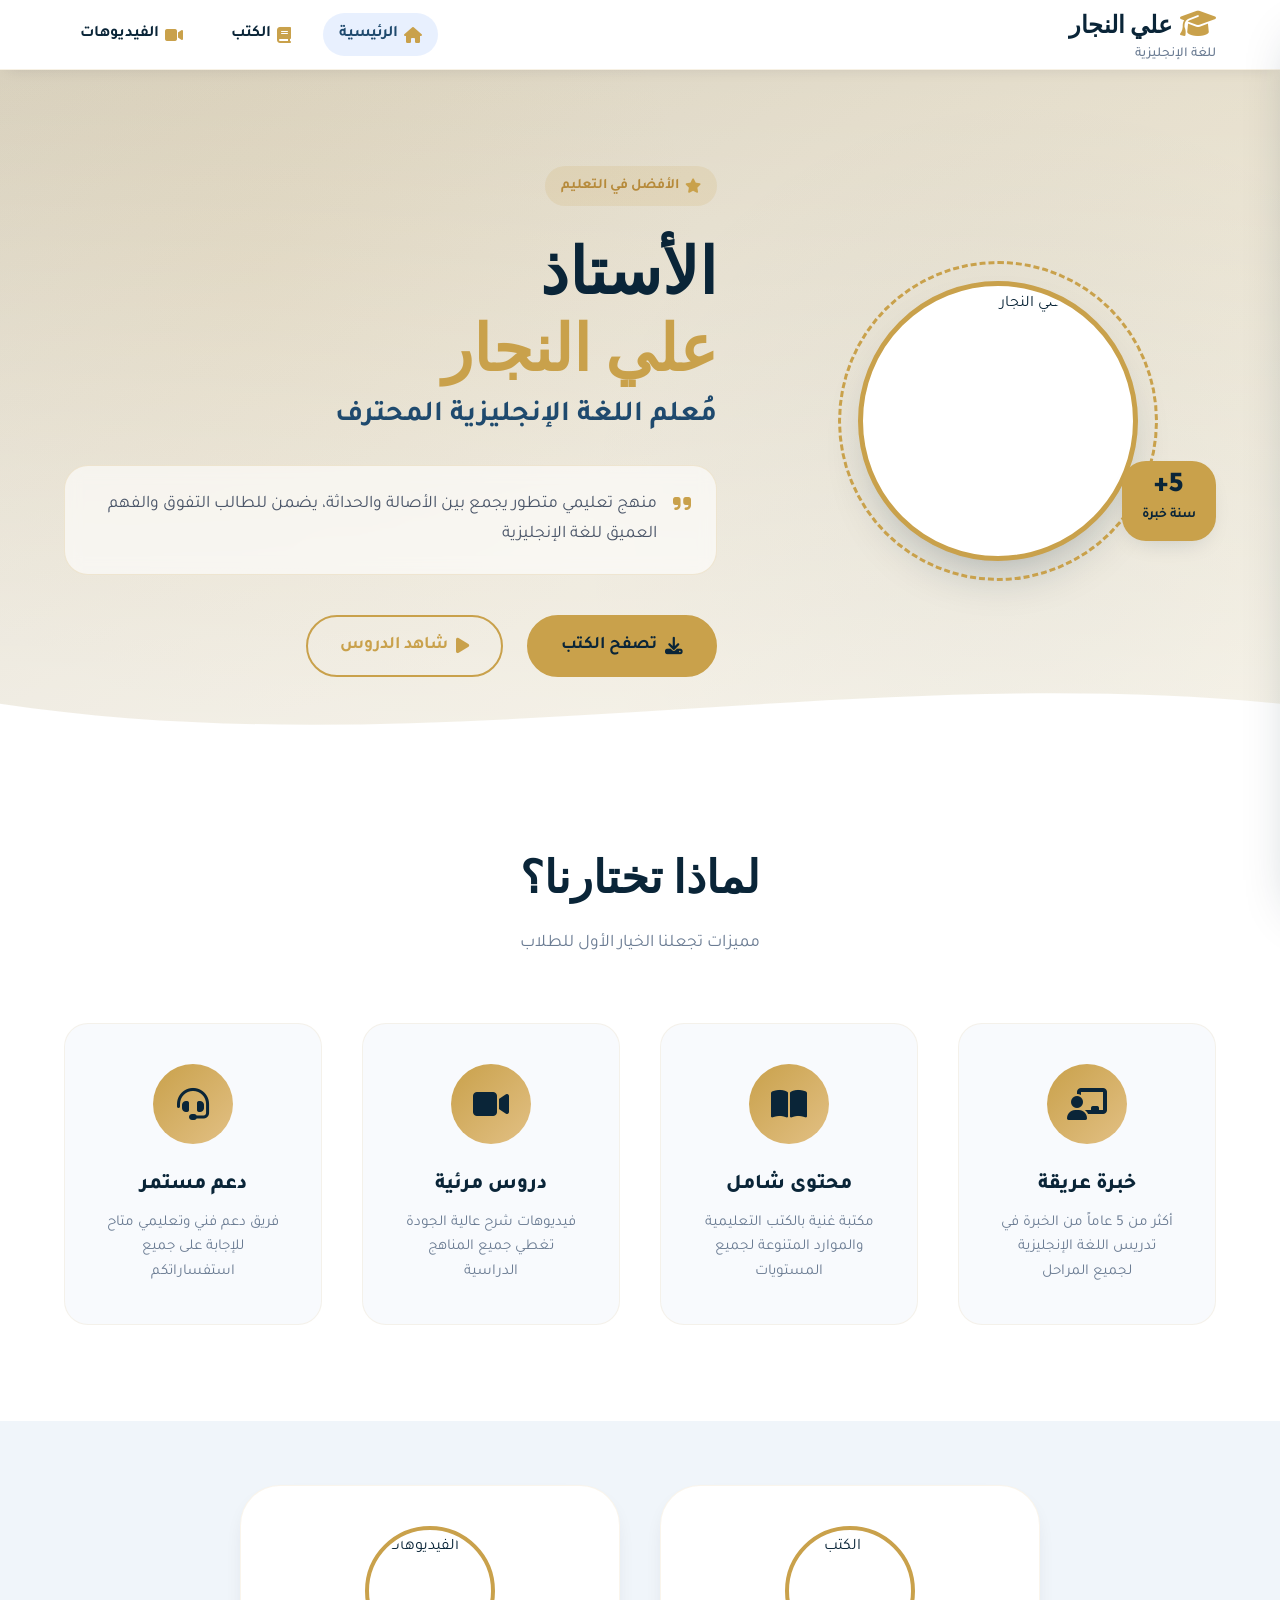
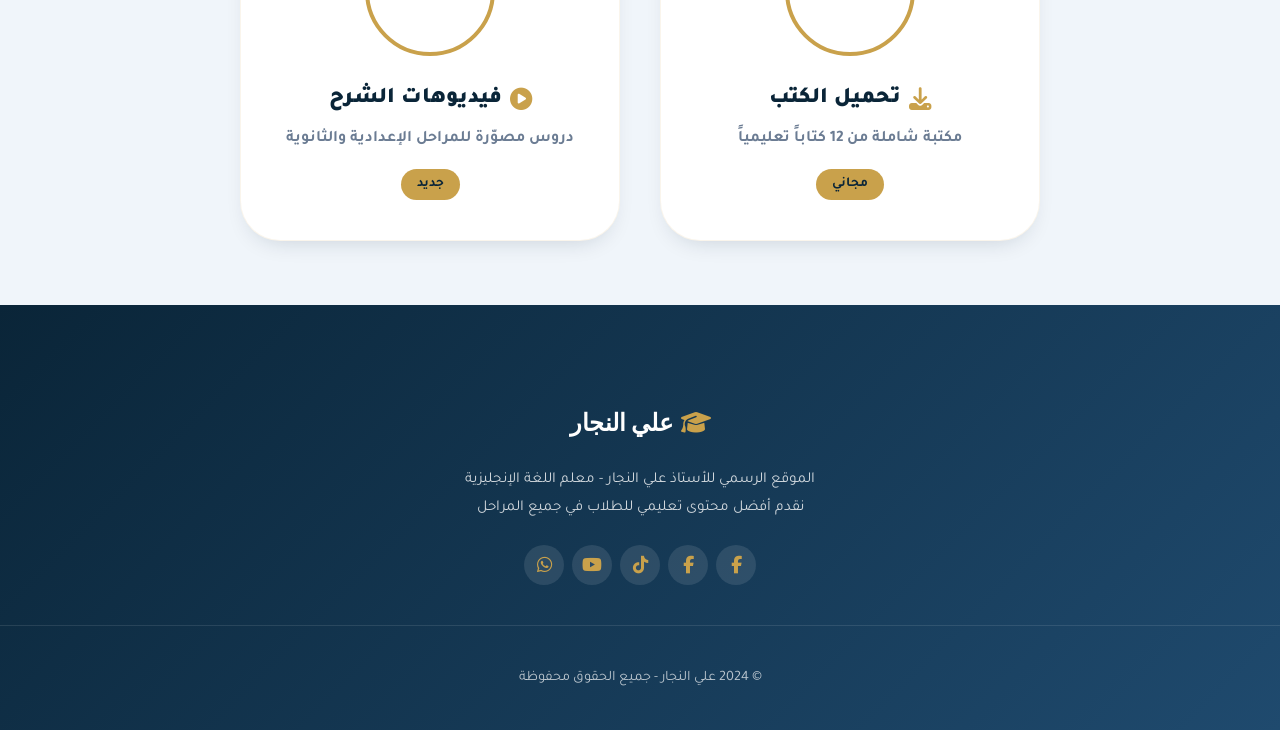
==== commit 3bffbc12: "Update index.html" ====
--- a/index.html
+++ b/index.html
@@ -1,22 +1,10 @@
 <!DOCTYPE html>
-<html lang="en">
-
-  <head>
-    <meta charset="UTF-8">
-    <title>Ali Elngar</title>
-    <link rel="stylesheet" href="./style.css">
-
-  </head>
-    
-  <body>
-  <!DOCTYPE html>
 <html lang="ar" dir="rtl">
 <head>
   <meta charset="UTF-8">
   <meta name="viewport" content="width=device-width, initial-scale=1.0, maximum-scale=5.0">
   <meta name="description" content="الموقع الرسمي للأستاذ علي النجار - معلم اللغة الإنجليزية">
   <meta name="theme-color" content="#0a2538">
-  
   <title>علي النجار – أستاذ اللغة الإنجليزية</title>
   
   <!-- Font Awesome 6 -->
@@ -24,7 +12,8 @@
   
   <!-- Google Fonts -->
   <link href="https://fonts.googleapis.com/css2?family=Cairo:wght@400;600;700;800;900&family=Playfair+Display:wght@700;900&family=Tajawal:wght@400;500;700;800&display=swap" rel="stylesheet">
-  
+  <link rel="icon" type="image/x-icon" href="Ali.ico">
+
   <!-- ملف الـ CSS -->
   <link rel="stylesheet" href="style.css">
 </head>
@@ -34,7 +23,7 @@
 <header class="main-header">
   <div class="header-container">
     <div class="logo-section">
-      <a href="#" class="logo" onclick="goHome(); return false;">
+      <a href="index.html" class="logo">
         <i class="fas fa-graduation-cap"></i>
         <span>علي النجار</span>
       </a>
@@ -42,104 +31,22 @@
     </div>
     
     <nav class="main-nav" id="mainNav">
-      <a href="#" onclick="goHome(); return false;" class="nav-link active">
+      <a href="#" onclick="showHomePage(); return false;" class="nav-link active">
         <i class="fas fa-home"></i> الرئيسية
       </a>
-      <a href="#" onclick="showPage('books'); return false;" class="nav-link">
+      <a href="#" onclick="showBooksPage(); return false;" class="nav-link">
         <i class="fas fa-book"></i> الكتب
       </a>
-      <a href="#" onclick="showPage('videos'); return false;" class="nav-link">
+      <a href="#" onclick="showVideosPage(); return false;" class="nav-link">
         <i class="fas fa-video"></i> الفيديوهات
       </a>
     </nav>
-    
-    <div class="auth-section" id="authSection">
-      <a href="#" onclick="showLoginForm(); return false;" class="btn btn-login">
-        <i class="fas fa-sign-in-alt"></i>
-        <span>تسجيل الدخول</span>
-      </a>
-      <a href="#" onclick="showSignupForm(); return false;" class="btn btn-signup">
-        <i class="fas fa-user-plus"></i>
-        <span>حساب جديد</span>
-      </a>
-    </div>
-    
-    <div class="user-section" id="userSection" style="display:none;">
-      <div class="user-avatar">
-        <img src="1.jpg" alt="المستخدم" id="userAvatar">
-      </div>
-      <div class="user-details">
-        <span class="user-name" id="userNameDisplay">مستخدم</span>
-        <button class="btn-logout" id="logoutBtn" title="تسجيل الخروج">
-          <i class="fas fa-sign-out-alt"></i>
-        </button>
-      </div>
-    </div>
     
     <button class="mobile-menu-btn" id="mobileMenuBtn" aria-label="القائمة">
       <i class="fas fa-bars"></i>
     </button>
   </div>
 </header>
-
-<!-- ===== نماذج تسجيل الدخول وحساب جديد ===== -->
-<div class="modal-overlay" id="modalOverlay" style="display:none;" onclick="closeModal()"></div>
-
-<!-- نموذج تسجيل الدخول -->
-<div class="modal" id="loginModal" style="display:none;">
-  <div class="modal-header">
-    <h3><i class="fas fa-sign-in-alt"></i> تسجيل الدخول</h3>
-    <button class="modal-close" onclick="closeModal()"><i class="fas fa-times"></i></button>
-  </div>
-  <div class="modal-body">
-    <form id="loginForm" onsubmit="handleLogin(event)">
-      <div class="form-group">
-        <label><i class="fas fa-envelope"></i> البريد الإلكتروني</label>
-        <input type="email" id="loginEmail" placeholder="أدخل بريدك الإلكتروني" required>
-      </div>
-      <div class="form-group">
-        <label><i class="fas fa-lock"></i> كلمة المرور</label>
-        <input type="password" id="loginPassword" placeholder="أدخل كلمة المرور" required>
-      </div>
-      <button type="submit" class="btn btn-primary btn-block">تسجيل الدخول</button>
-    </form>
-    <div class="modal-footer">
-      <p>ليس لديك حساب؟ <a href="#" onclick="switchToSignup(); return false;">إنشاء حساب جديد</a></p>
-    </div>
-  </div>
-</div>
-
-<!-- نموذج إنشاء حساب جديد -->
-<div class="modal" id="signupModal" style="display:none;">
-  <div class="modal-header">
-    <h3><i class="fas fa-user-plus"></i> إنشاء حساب جديد</h3>
-    <button class="modal-close" onclick="closeModal()"><i class="fas fa-times"></i></button>
-  </div>
-  <div class="modal-body">
-    <form id="signupForm" onsubmit="handleSignup(event)">
-      <div class="form-group">
-        <label><i class="fas fa-user"></i> الاسم الكامل</label>
-        <input type="text" id="signupName" placeholder="أدخل اسمك الكامل" required>
-      </div>
-      <div class="form-group">
-        <label><i class="fas fa-envelope"></i> البريد الإلكتروني</label>
-        <input type="email" id="signupEmail" placeholder="أدخل بريدك الإلكتروني" required>
-      </div>
-      <div class="form-group">
-        <label><i class="fas fa-lock"></i> كلمة المرور</label>
-        <input type="password" id="signupPassword" placeholder="أدخل كلمة المرور" required>
-      </div>
-      <div class="form-group">
-        <label><i class="fas fa-lock"></i> تأكيد كلمة المرور</label>
-        <input type="password" id="signupConfirmPassword" placeholder="أعد إدخال كلمة المرور" required>
-      </div>
-      <button type="submit" class="btn btn-primary btn-block">إنشاء حساب</button>
-    </form>
-    <div class="modal-footer">
-      <p>لديك حساب بالفعل؟ <a href="#" onclick="switchToLogin(); return false;">تسجيل الدخول</a></p>
-    </div>
-  </div>
-</div>
 
 <!-- ===== القائمة الجانبية للجوال ===== -->
 <div class="mobile-sidebar" id="mobileSidebar">
@@ -150,11 +57,9 @@
     </button>
   </div>
   <nav class="sidebar-nav">
-    <a href="#" onclick="goHome(); closeMobileMenu(); return false;"><i class="fas fa-home"></i> الرئيسية</a>
-    <a href="#" onclick="showPage('books'); closeMobileMenu(); return false;"><i class="fas fa-book"></i> الكتب</a>
-    <a href="#" onclick="showPage('videos'); closeMobileMenu(); return false;"><i class="fas fa-video"></i> الفيديوهات</a>
-    <a href="#" onclick="showLoginForm(); closeMobileMenu(); return false;"><i class="fas fa-sign-in-alt"></i> الدخول</a>
-    <a href="#" onclick="showSignupForm(); closeMobileMenu(); return false;"><i class="fas fa-user-plus"></i> حساب جديد</a>
+    <a href="#" onclick="showHomePage(); closeMobileMenu(); return false;"><i class="fas fa-home"></i> الرئيسية</a>
+    <a href="#" onclick="showBooksPage(); closeMobileMenu(); return false;"><i class="fas fa-book"></i> الكتب</a>
+    <a href="#" onclick="showVideosPage(); closeMobileMenu(); return false;"><i class="fas fa-video"></i> الفيديوهات</a>
   </nav>
 </div>
 <div class="sidebar-overlay" id="sidebarOverlay"></div>
@@ -173,7 +78,7 @@
         <div class="image-decoration"></div>
       </div>
       <div class="experience-badge">
-        <span class="badge-number">18+</span>
+        <span class="badge-number">5+</span>
         <span class="badge-text">سنة خبرة</span>
       </div>
     </div>
@@ -195,11 +100,11 @@
       </p>
       
       <div class="hero-actions">
-        <a href="#" onclick="showPage('books'); return false;" class="btn btn-primary btn-lg">
+        <a href="#" onclick="showBooksPage(); return false;" class="btn btn-primary btn-lg">
           <i class="fas fa-download"></i>
           تصفح الكتب
         </a>
-        <a href="#" onclick="showPage('videos'); return false;" class="btn btn-outline btn-lg">
+        <a href="#" onclick="showVideosPage(); return false;" class="btn btn-outline btn-lg">
           <i class="fas fa-play"></i>
           شاهد الدروس
         </a>
@@ -228,7 +133,7 @@
           <i class="fas fa-chalkboard-teacher"></i>
         </div>
         <h3>خبرة عريقة</h3>
-        <p>أكثر من 18 عاماً من الخبرة في تدريس اللغة الإنجليزية لجميع المراحل</p>
+        <p>أكثر من 5 عاماً من الخبرة في تدريس اللغة الإنجليزية لجميع المراحل</p>
       </div>
       
       <div class="feature-card">
@@ -262,7 +167,7 @@
 <main class="main-content" id="homeSection">
   <div class="container">
     <div class="choices-section">
-      <button class="choice-card" onclick="showPage('books')">
+      <a href="#" onclick="showBooksPage(); return false;" class="choice-card">
         <div class="card-image-wrapper">
           <img src="كتب.jpg" alt="الكتب" class="card-image" loading="lazy">
           <div class="card-overlay">
@@ -274,9 +179,9 @@
           <p>مكتبة شاملة من 12 كتاباً تعليمياً</p>
           <span class="card-tag">مجاني</span>
         </div>
-      </button>
-      
-      <button class="choice-card" onclick="showPage('videos')">
+      </a>
+      
+      <a href="#" onclick="showVideosPage(); return false;" class="choice-card">
         <div class="card-image-wrapper">
           <img src="فيديوهات.jpg" alt="الفيديوهات" class="card-image" loading="lazy">
           <div class="card-overlay">
@@ -285,10 +190,10 @@
         </div>
         <div class="card-content">
           <h2><i class="fas fa-play-circle"></i> فيديوهات الشرح</h2>
-          <p>دروس مصوّرة لجميع المراحل الدراسية</p>
+          <p>دروس مصوّرة للمراحل الإعدادية والثانوية</p>
           <span class="card-tag">جديد</span>
         </div>
-      </button>
+      </a>
     </div>
   </div>
 </main>
@@ -297,7 +202,7 @@
 <section class="page-section" id="books-page" hidden>
   <div class="page-container">
     <div class="page-header">
-      <button class="back-button" onclick="goHome()">
+      <button class="back-button" onclick="showHomePage()">
         <i class="fas fa-arrow-right"></i>
         <span>العودة للرئيسية</span>
       </button>
@@ -325,7 +230,7 @@
 <section class="page-section" id="videos-page" hidden>
   <div class="page-container">
     <div class="page-header">
-      <button class="back-button" onclick="goHome()">
+      <button class="back-button" onclick="showHomePage()">
         <i class="fas fa-arrow-right"></i>
         <span>العودة للرئيسية</span>
       </button>
@@ -337,43 +242,14 @@
     </div>
     
     <div class="stage-selector">
-      <button class="stage-btn" onclick="showStage('primary')">
-        <i class="fas fa-child"></i>
-        <span>المرحلة الابتدائية</span>
-      </button>
-      <button class="stage-btn" onclick="showStage('middle')">
+      <a href="videos-middle.html" class="stage-btn">
         <i class="fas fa-user-graduate"></i>
         <span>المرحلة الإعدادية</span>
-      </button>
-      <button class="stage-btn" onclick="showStage('high')">
+      </a>
+      <a href="videos-high.html" class="stage-btn">
         <i class="fas fa-university"></i>
         <span>المرحلة الثانوية</span>
-      </button>
-    </div>
-    
-    <!-- صفحات المراحل فارغة -->
-    <div class="stage-content" id="primary-stage" hidden>
-      <div class="empty-state">
-        <i class="fas fa-video-slash"></i>
-        <h3>لا توجد فيديوهات حالياً</h3>
-        <p>سيتم إضافة محتوى قريباً</p>
-      </div>
-    </div>
-    
-    <div class="stage-content" id="middle-stage" hidden>
-      <div class="empty-state">
-        <i class="fas fa-video-slash"></i>
-        <h3>لا توجد فيديوهات حالياً</h3>
-        <p>سيتم إضافة محتوى قريباً</p>
-      </div>
-    </div>
-    
-    <div class="stage-content" id="high-stage" hidden>
-      <div class="empty-state">
-        <i class="fas fa-video-slash"></i>
-        <h3>لا توجد فيديوهات حالياً</h3>
-        <p>سيتم إضافة محتوى قريباً</p>
-      </div>
+      </a>
     </div>
   </div>
 </section>
@@ -391,11 +267,11 @@
         <br>نقدم أفضل محتوى تعليمي للطلاب في جميع المراحل
       </p>
       <div class="footer-social">
-        <a href="#" aria-label="فيسبوك"><i class="fab fa-facebook-f"></i></a>
-        <a href="#" aria-label="تيك توك"><i class="fab fa-tiktok"></i></a>
-        <a href="#" aria-label="يوتيوب"><i class="fab fa-youtube"></i></a>
+        <a href="https://www.facebook.com/share/18XEP6rCyN/" aria-label="فيسبوك"><i class="fab fa-facebook-f"></i></a>
+        <a href="https://www.facebook.com/share/1Dh2Bu3Zq1/" aria-label="فيسبوك"><i class="fab fa-facebook-f"></i></a>
+        <a href="tiktok.com/@alielnagar466" aria-label="تيك توك"><i class="fab fa-tiktok"></i></a>
+        <a href="https://www.youtube.com/@%D8%AF%D8%B1%D8%B3%D8%A7%D9%86%D8%AC%D9%84%D8%B4" aria-label="يوتيوب"><i class="fab fa-youtube"></i></a>
         <a href="https://wa.me/201144112839" aria-label="واتساب"><i class="fab fa-whatsapp"></i></a>
-        <a href="#" aria-label="تيليجرام"><i class="fab fa-telegram"></i></a>
       </div>
     </div>
   </div>
@@ -414,8 +290,3 @@
 <script src="script.js"></script>
 </body>
 </html>
-    <script  src="./script.js"></script>
-
-  </body>
-  
-</html>
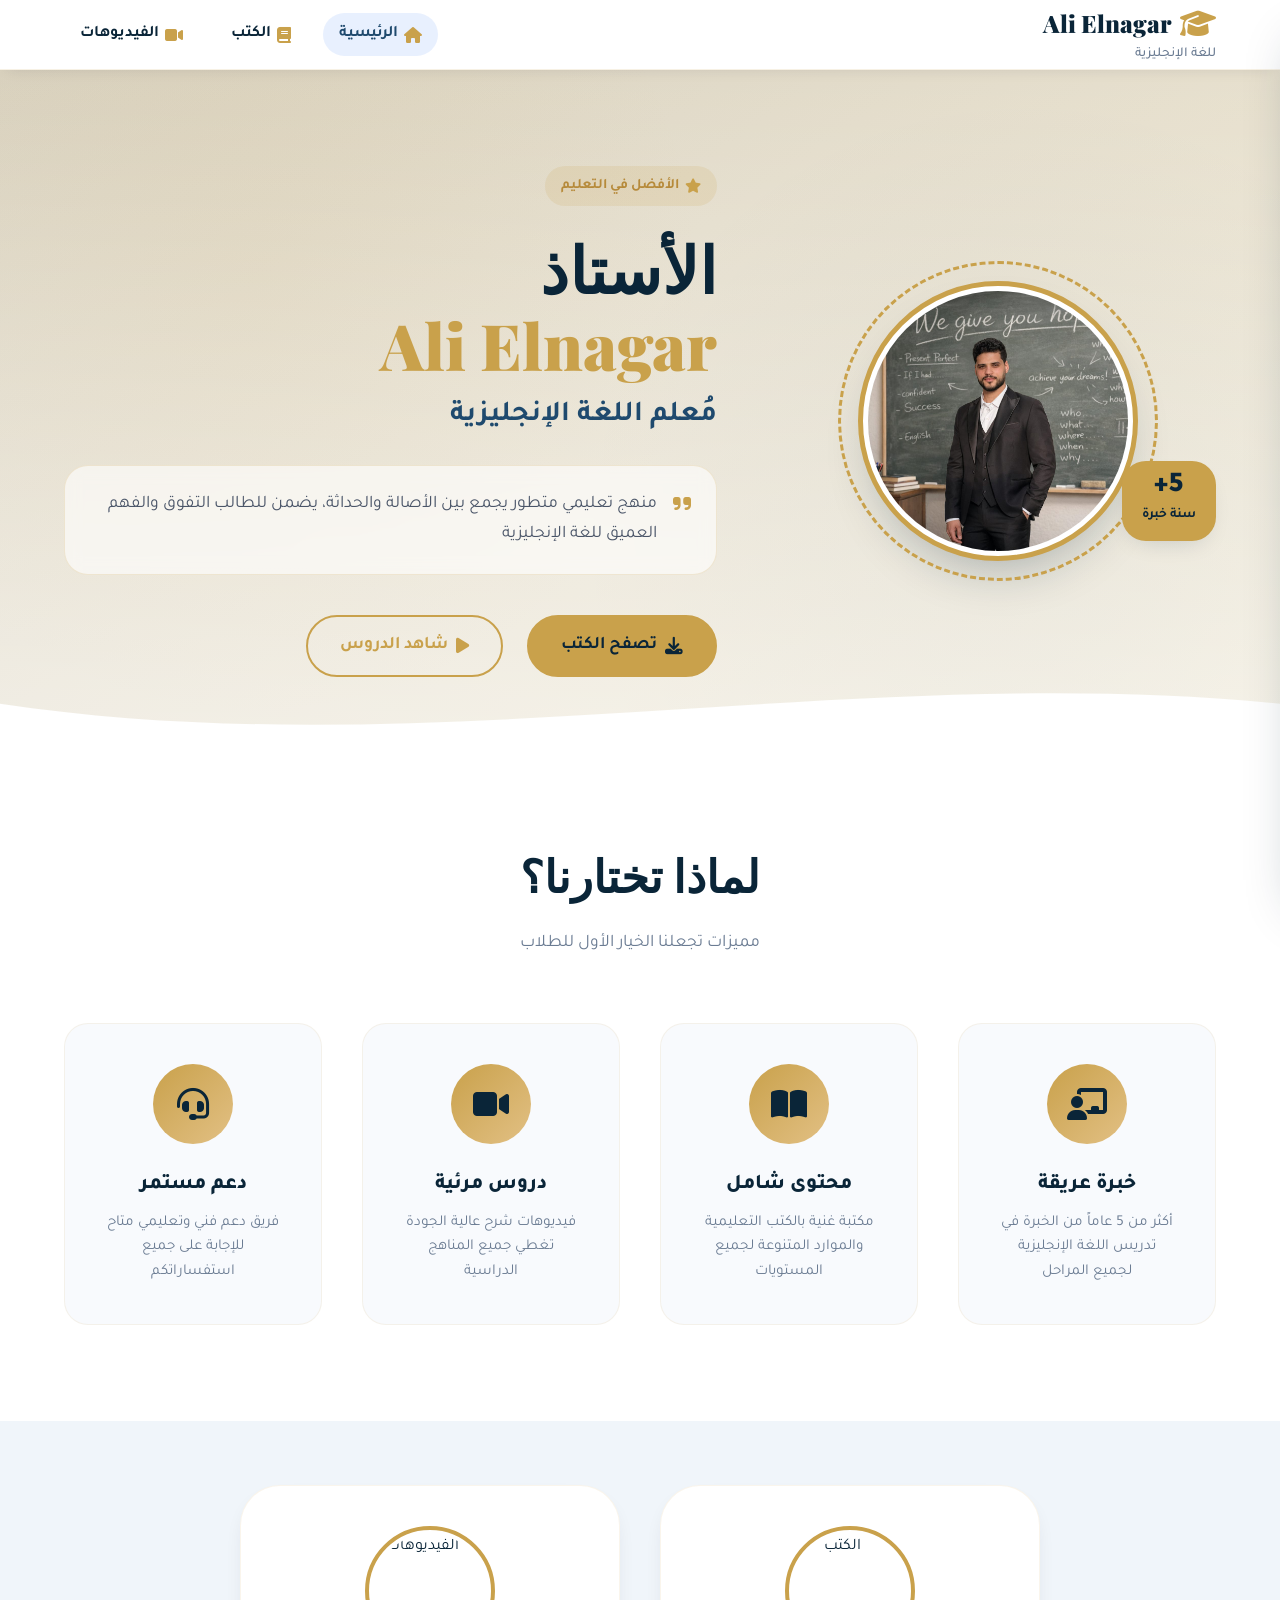
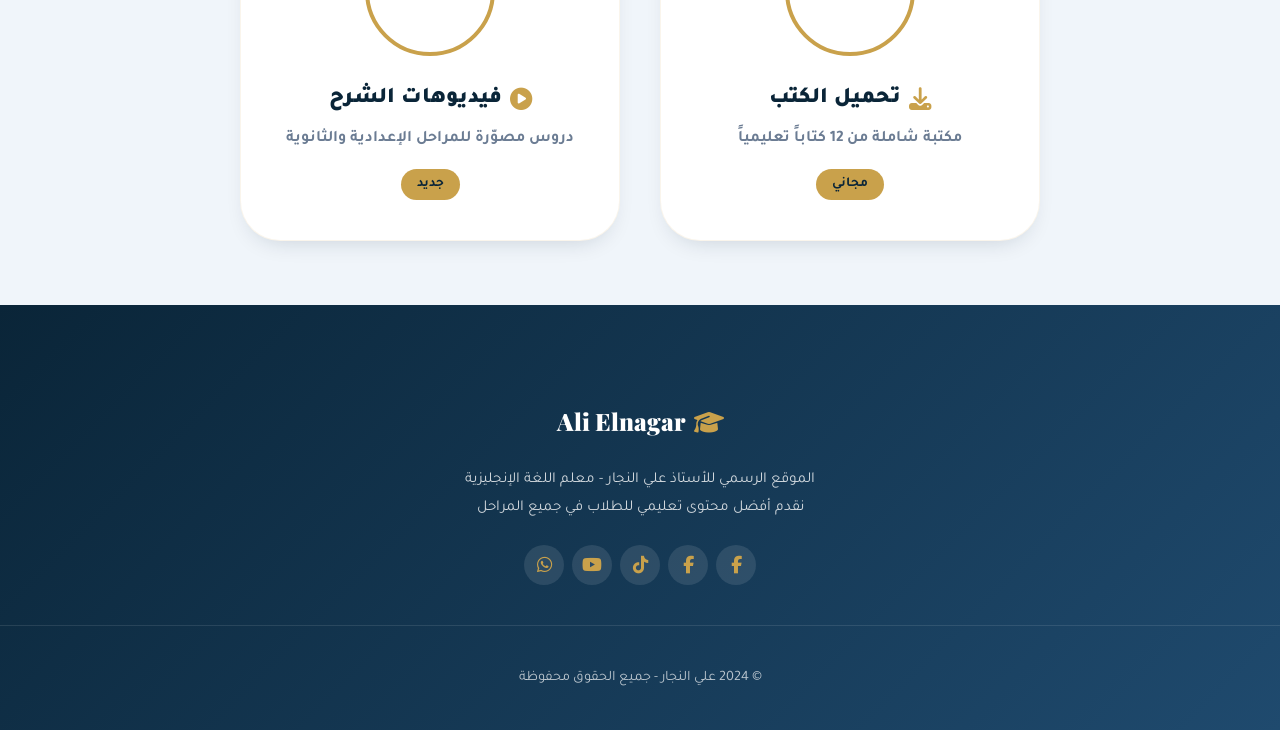
==== commit 137b90da: "Update index.html" ====
--- a/index.html
+++ b/index.html
@@ -6,6 +6,8 @@
   <meta name="description" content="الموقع الرسمي للأستاذ علي النجار - معلم اللغة الإنجليزية">
   <meta name="theme-color" content="#0a2538">
   <title>علي النجار – أستاذ اللغة الإنجليزية</title>
+  <link rel="icon" href="Ali.ico" sizes="32×32">
+
   
   <!-- Font Awesome 6 -->
   <link rel="stylesheet" href="https://cdnjs.cloudflare.com/ajax/libs/font-awesome/6.4.0/css/all.min.css">
@@ -25,7 +27,7 @@
     <div class="logo-section">
       <a href="index.html" class="logo">
         <i class="fas fa-graduation-cap"></i>
-        <span>علي النجار</span>
+        <span>Ali Elnagar</span>
       </a>
       <span class="logo-subtitle">للغة الإنجليزية</span>
     </div>
@@ -90,9 +92,9 @@
       </div>
       <h1 class="hero-title">
         الأستاذ
-        <span class="highlight">علي النجار</span>
+        <span class="highlight">Ali Elnagar</span>
       </h1>
-      <h2 class="hero-subtitle">مُعلم اللغة الإنجليزية المحترف</h2>
+      <h2 class="hero-subtitle">مُعلم اللغة الإنجليزية</h2>
       <p class="hero-description">
         <i class="fas fa-quote-right"></i>
         منهج تعليمي متطور يجمع بين الأصالة والحداثة، 
@@ -260,7 +262,7 @@
     <div class="footer-section">
       <div class="footer-logo">
         <i class="fas fa-graduation-cap"></i>
-        <span>علي النجار</span>
+        <span>Ali Elnagar</span>
       </div>
       <p class="footer-description">
         الموقع الرسمي للأستاذ علي النجار - معلم اللغة الإنجليزية
